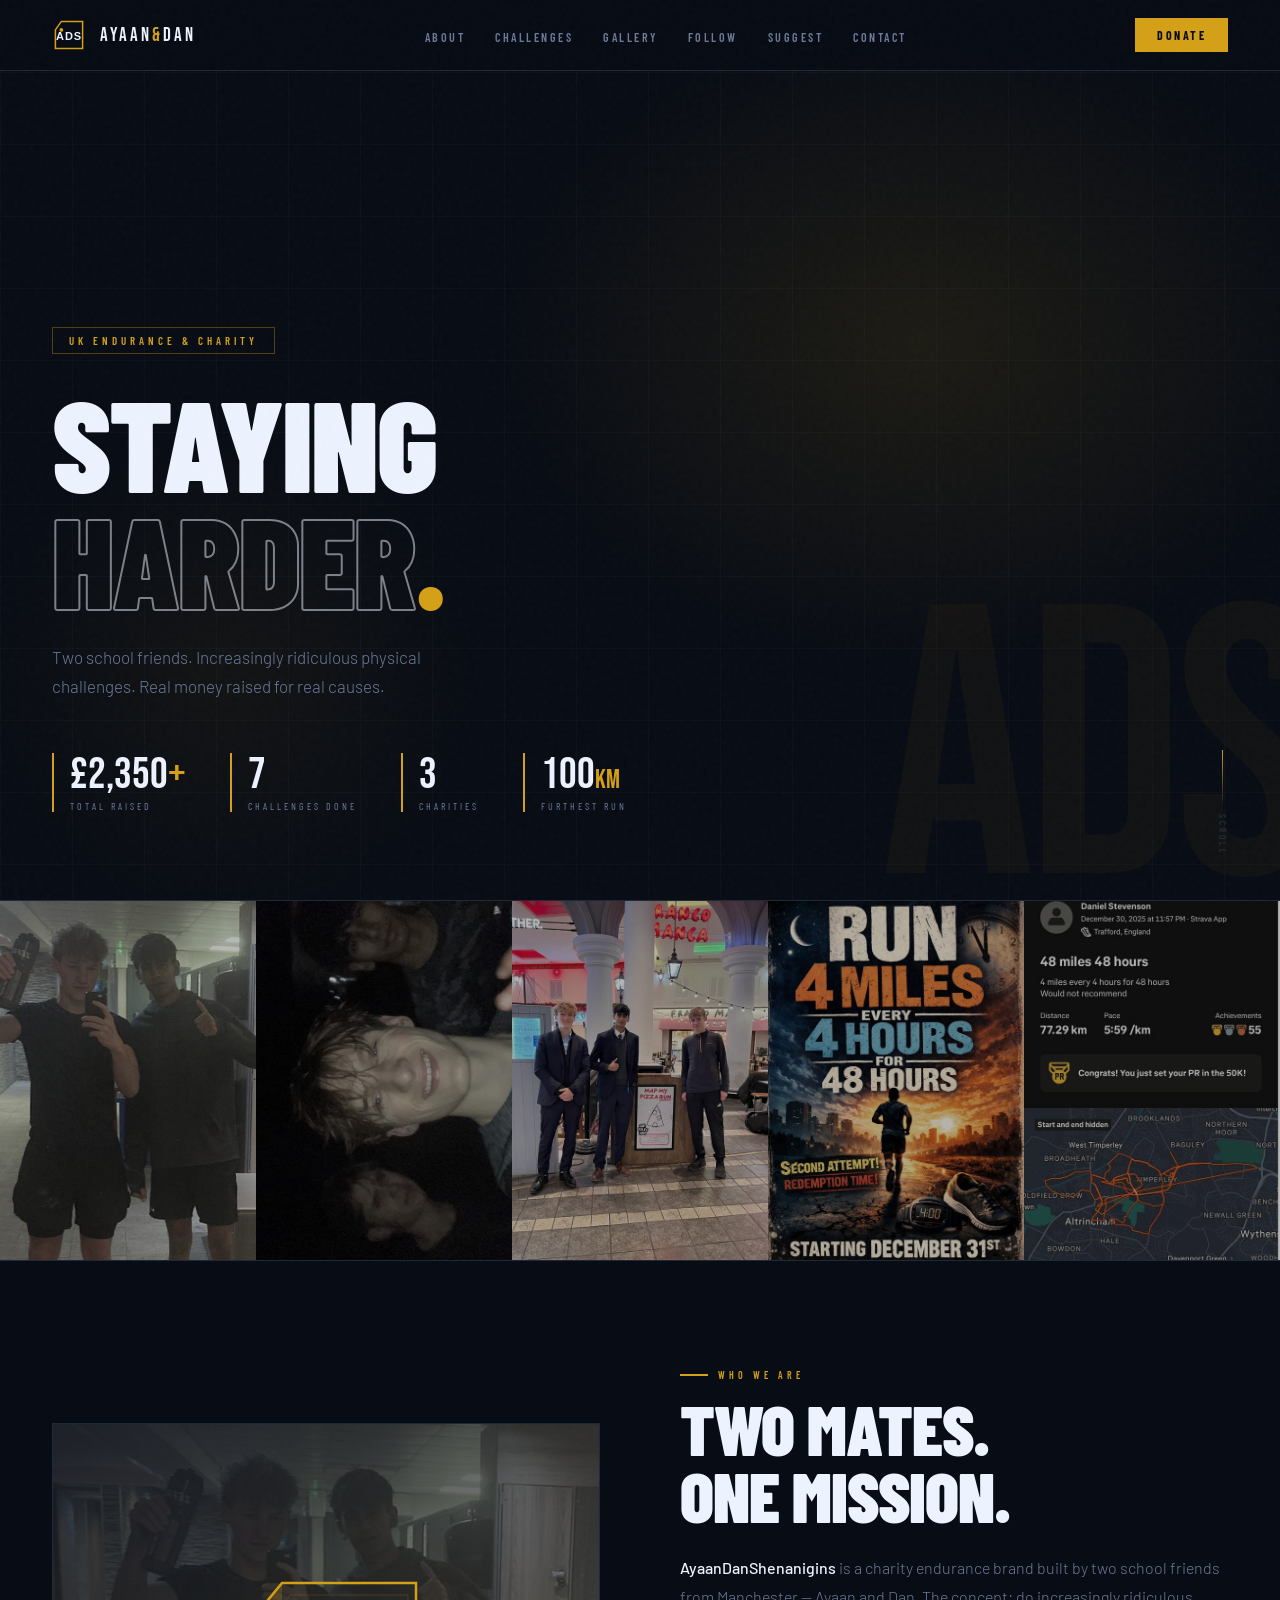
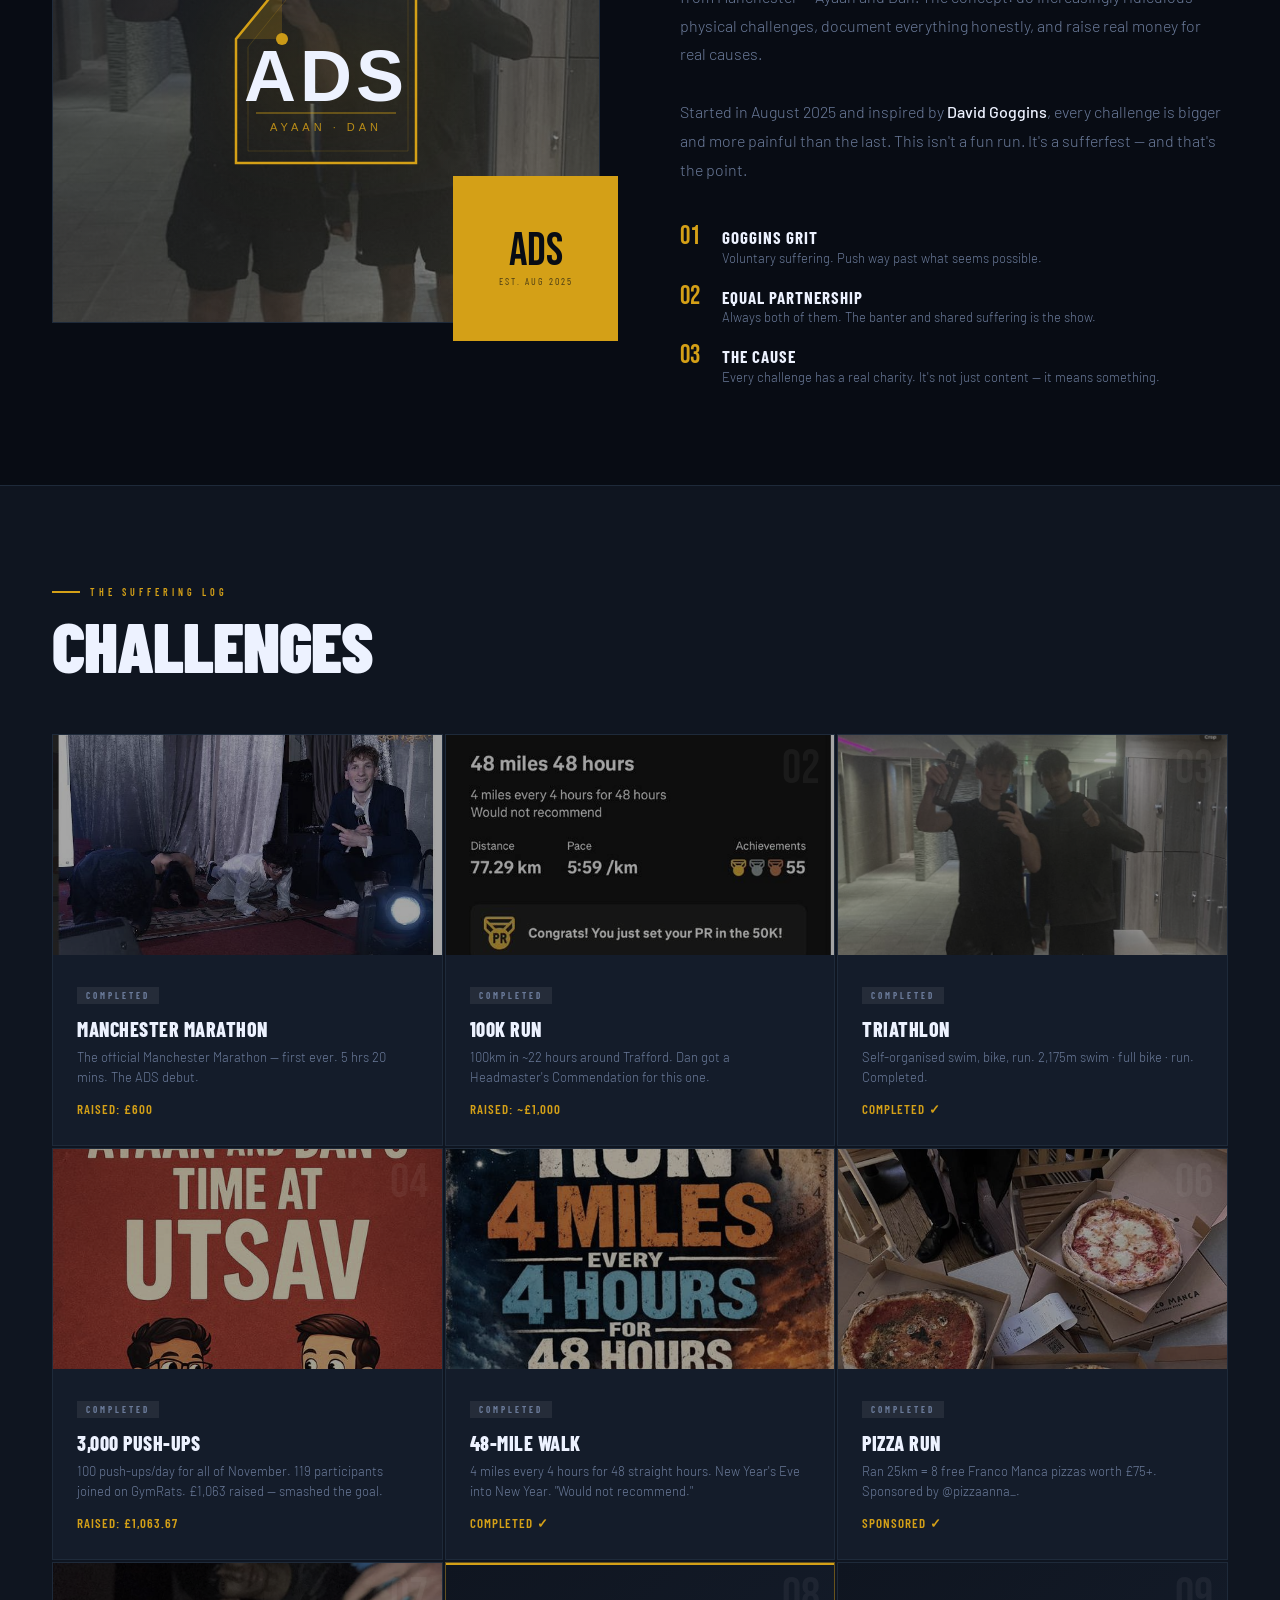
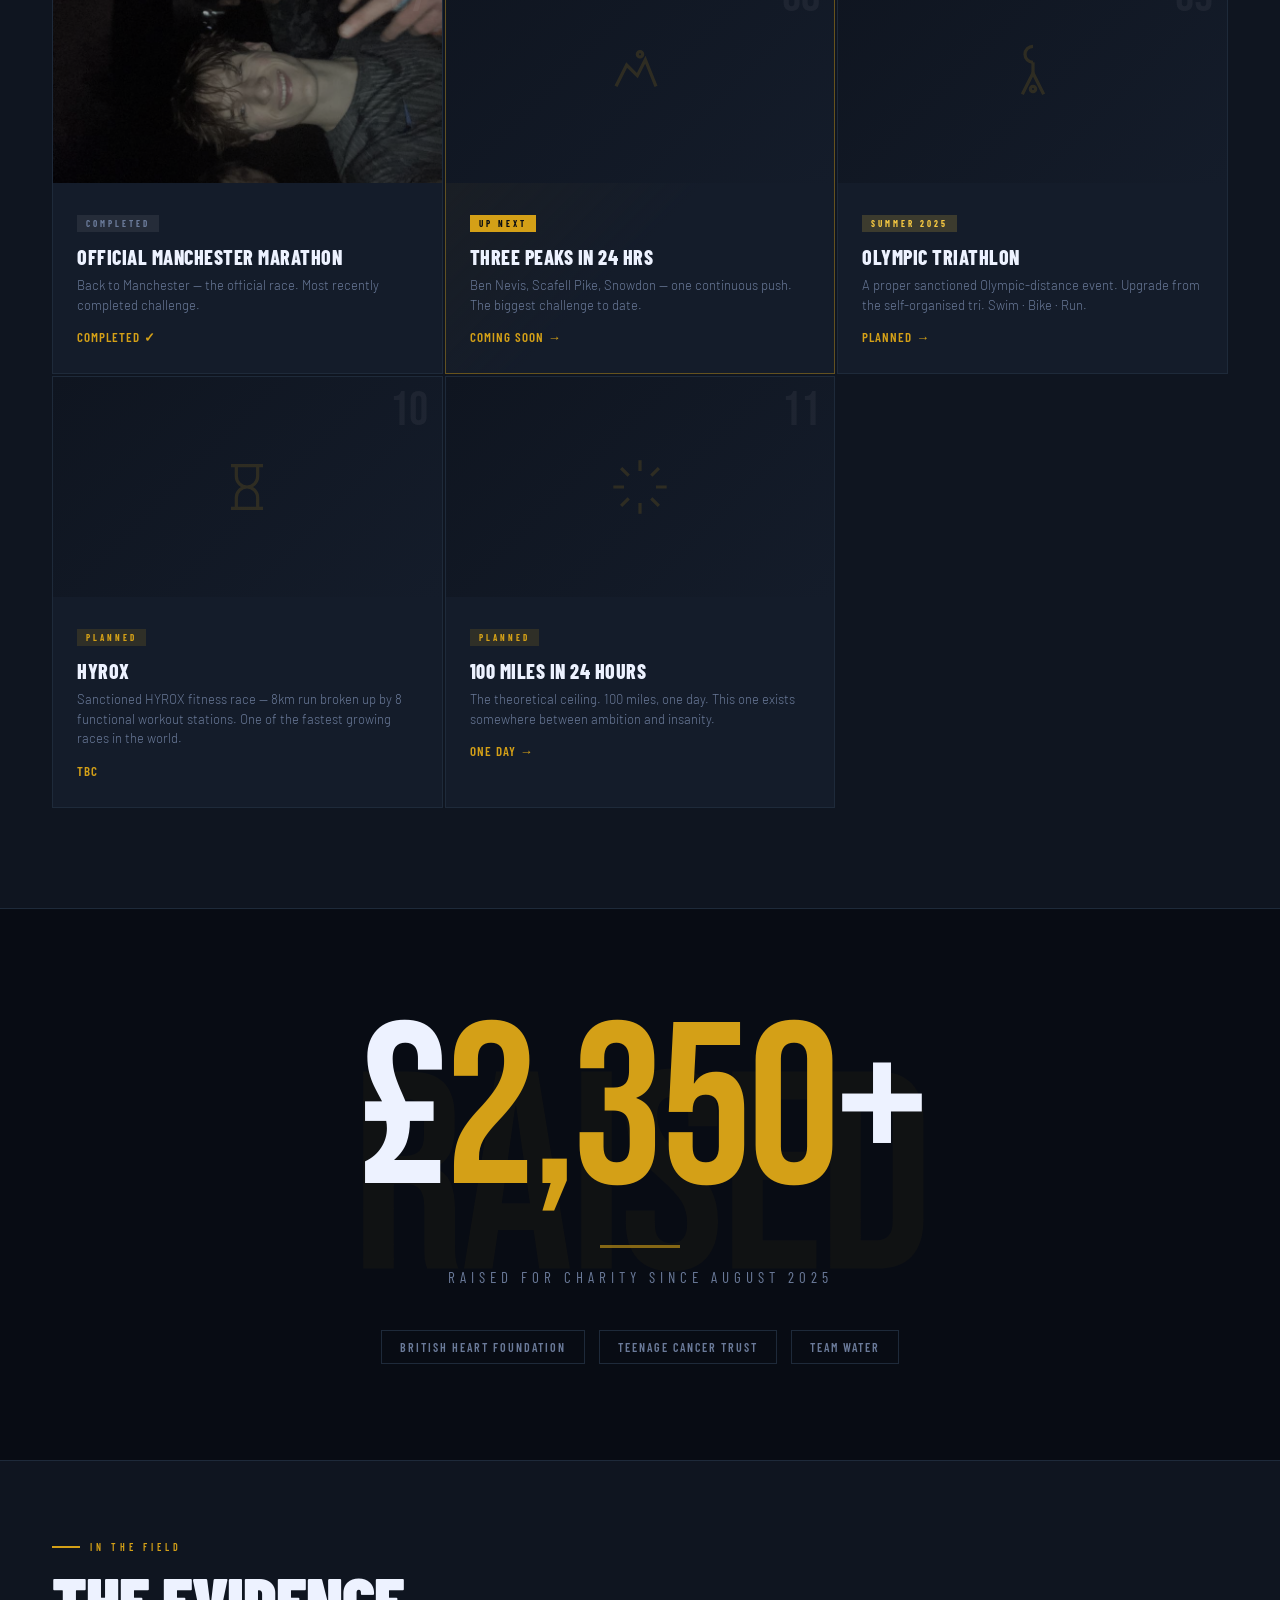
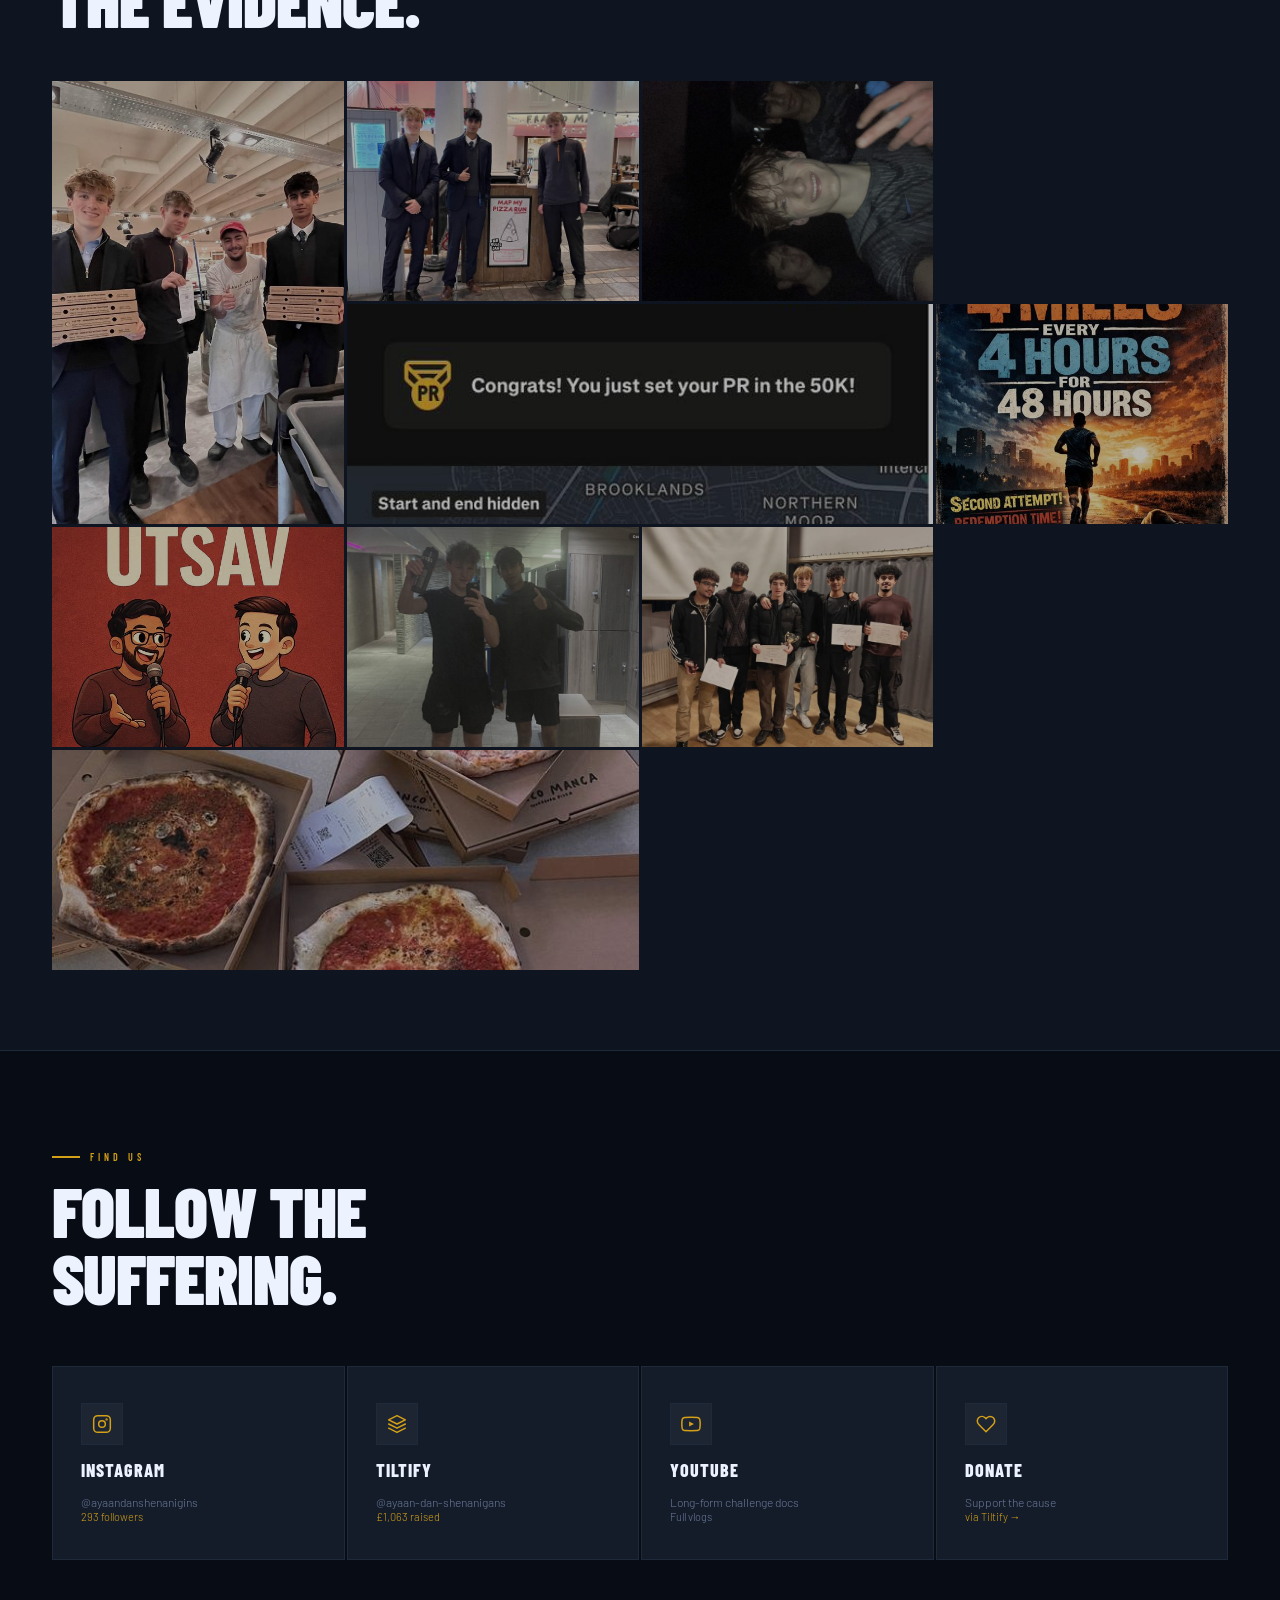
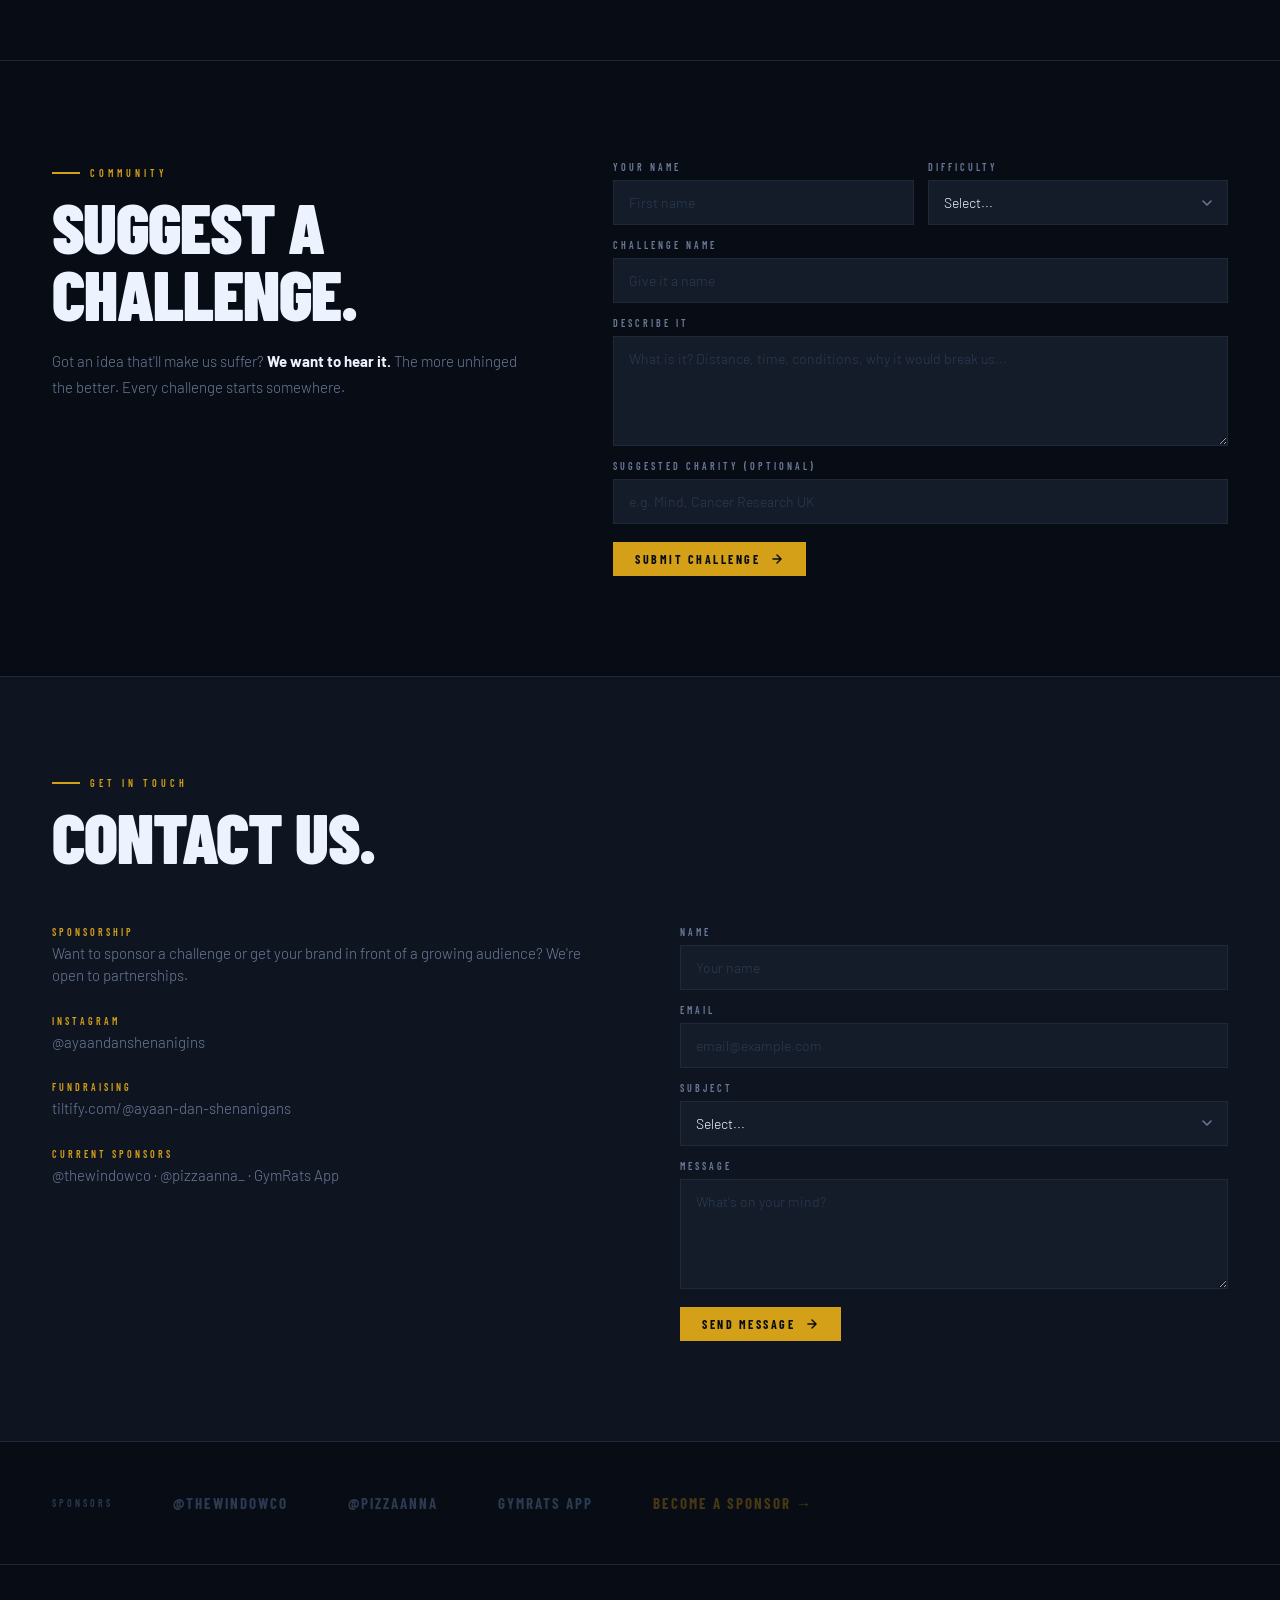
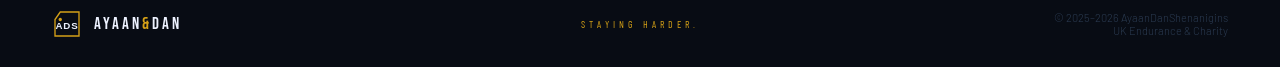
==== index 2.html @ 65476558 "Add files via upload" ====
<!DOCTYPE html>
<html lang="en">
<head>
<meta charset="UTF-8"/>
<meta name="viewport" content="width=device-width, initial-scale=1.0"/>
<title>ADS — Staying Harder.</title>
<link rel="preconnect" href="https://fonts.googleapis.com"/>
<link rel="preconnect" href="https://fonts.gstatic.com" crossorigin/>
<link href="https://fonts.googleapis.com/css2?family=Barlow+Condensed:wght@400;600;700;800;900&family=Barlow:wght@300;400;500;600&family=Bebas+Neue&display=swap" rel="stylesheet"/>
<style>
  :root {
    --gold:     #D4A017;
    --gold-hi:  #F5C842;
    --gold-dim: #A07C10;
    --bg:       #080C14;
    --surface:  #0F1520;
    --card:     #141C2A;
    --border:   #1E2A3A;
    --bhi:      #2E3E55;
    --white:    #EDF2FF;
    --muted:    #6A7A99;
    --faint:    #2A3A50;
  }
  *,*::before,*::after{box-sizing:border-box;margin:0;padding:0}
  html{scroll-behavior:smooth}
  body{background:var(--bg);color:var(--white);font-family:'Barlow',sans-serif;overflow-x:hidden}
  body::before{content:'';position:fixed;inset:0;background-image:url("data:image/svg+xml,%3Csvg viewBox='0 0 200 200' xmlns='http://www.w3.org/2000/svg'%3E%3Cfilter id='n'%3E%3CfeTurbulence type='fractalNoise' baseFrequency='0.85' numOctaves='4' stitchTiles='stitch'/%3E%3C/filter%3E%3Crect width='100%25' height='100%25' filter='url(%23n)' opacity='1'/%3E%3C/svg%3E");opacity:.025;pointer-events:none;z-index:9999}

  /* NAV */
  nav{position:fixed;top:0;left:0;right:0;z-index:200;display:flex;align-items:center;justify-content:space-between;padding:18px 52px;background:rgba(8,12,20,.9);backdrop-filter:blur(16px);border-bottom:1px solid var(--border);transition:padding .3s}
  nav.compact{padding:11px 52px}
  .nav-logo{display:flex;align-items:center;gap:14px;text-decoration:none}
  .nav-logo svg{width:34px;height:34px}
  .nav-wm{font-family:'Bebas Neue',sans-serif;font-size:19px;letter-spacing:3px;color:var(--white);line-height:1}
  .nav-wm em{color:var(--gold);font-style:normal}
  .nav-links{display:flex;gap:30px;list-style:none}
  .nav-links a{font-family:'Barlow Condensed',sans-serif;font-size:12px;font-weight:600;letter-spacing:2.5px;text-transform:uppercase;color:var(--muted);text-decoration:none;transition:color .2s}
  .nav-links a:hover{color:var(--gold)}
  .btn{display:inline-block;font-family:'Barlow Condensed',sans-serif;font-size:12px;font-weight:700;letter-spacing:2.5px;text-transform:uppercase;text-decoration:none;background:var(--gold);color:var(--bg);padding:10px 22px;border:none;cursor:pointer;transition:background .2s,transform .15s}
  .btn:hover{background:var(--gold-hi);transform:translateY(-2px)}

  /* HERO */
  #hero{min-height:100vh;display:flex;flex-direction:column;justify-content:flex-end;padding:0 52px 88px;position:relative;overflow:hidden}
  .hero-bg{position:absolute;inset:0;background:radial-gradient(ellipse 55% 60% at 72% 38%,rgba(212,160,23,.1) 0%,transparent 60%),radial-gradient(ellipse 35% 50% at 18% 75%,rgba(212,160,23,.05) 0%,transparent 55%),var(--bg)}
  .hero-grid{position:absolute;inset:0;background-image:linear-gradient(rgba(255,255,255,.018) 1px,transparent 1px),linear-gradient(90deg,rgba(255,255,255,.018) 1px,transparent 1px);background-size:72px 72px}
  .hero-ghost{position:absolute;right:-30px;bottom:-50px;font-family:'Bebas Neue',sans-serif;font-size:clamp(200px,30vw,440px);color:rgba(212,160,23,.04);line-height:1;pointer-events:none;letter-spacing:-8px;user-select:none}
  .hero-content{position:relative;z-index:1;max-width:820px}
  .hero-tag{font-family:'Barlow Condensed',sans-serif;font-size:11px;font-weight:600;letter-spacing:4px;text-transform:uppercase;color:var(--gold);border:1px solid rgba(212,160,23,.35);display:inline-block;padding:6px 16px;margin-bottom:30px;animation:fadeUp .5s ease both}
  .hero-title{font-family:'Barlow Condensed',sans-serif;font-size:clamp(66px,10vw,144px);font-weight:900;line-height:.92;text-transform:uppercase;letter-spacing:-2px;animation:fadeUp .55s .08s ease both}
  .hero-title .outline{-webkit-text-stroke:2px rgba(237,242,255,.5);color:transparent}
  .hero-title .gold{color:var(--gold)}
  .hero-sub{font-size:17px;font-weight:300;color:var(--muted);max-width:440px;line-height:1.7;margin-top:24px;animation:fadeUp .55s .16s ease both}
  .hero-stats{display:flex;gap:44px;margin-top:52px;flex-wrap:wrap;animation:fadeUp .55s .24s ease both}
  .stat{border-left:2px solid var(--gold);padding-left:16px}
  .stat-n{font-family:'Bebas Neue',sans-serif;font-size:44px;color:var(--white);line-height:1}
  .stat-n span{color:var(--gold)}
  .stat-l{font-family:'Barlow Condensed',sans-serif;font-size:10px;letter-spacing:3px;text-transform:uppercase;color:var(--muted);margin-top:3px}
  .hero-scroll{position:absolute;bottom:44px;right:52px;z-index:1;display:flex;flex-direction:column;align-items:center;gap:8px;animation:fadeUp 1s .6s ease both}
  .hero-scroll span{font-family:'Barlow Condensed',sans-serif;font-size:9px;letter-spacing:3px;text-transform:uppercase;color:var(--faint);writing-mode:vertical-rl}
  .scroll-line{width:1px;height:56px;background:linear-gradient(to bottom,var(--gold),transparent);animation:pulse 2s ease-in-out infinite}

  /* PHOTO STRIP */
  #photostrip{display:flex;gap:0;height:360px;overflow:hidden;border-top:1px solid var(--border)}
  .strip-img{flex:1;object-fit:cover;object-position:center 25%;filter:brightness(.72) saturate(.8);transition:flex .45s ease,filter .3s;cursor:pointer;min-width:0}
  .strip-img:hover{flex:2.8;filter:brightness(.92) saturate(1.1)}

  /* SECTIONS */
  section{padding:100px 52px}
  .sec-label{font-family:'Barlow Condensed',sans-serif;font-size:10px;font-weight:600;letter-spacing:4px;text-transform:uppercase;color:var(--gold);display:flex;align-items:center;gap:10px;margin-bottom:14px}
  .sec-label::before{content:'';display:block;width:28px;height:2px;background:var(--gold)}
  .sec-title{font-family:'Barlow Condensed',sans-serif;font-size:clamp(38px,5.5vw,70px);font-weight:900;text-transform:uppercase;line-height:.95;letter-spacing:-1px}

  /* ABOUT */
  #about{border-top:1px solid var(--border);display:grid;grid-template-columns:1fr 1fr;gap:80px;align-items:center}
  .about-visual{position:relative;height:500px}
  .about-frame{position:absolute;inset:0;background:var(--card);border:1px solid var(--border);display:flex;align-items:center;justify-content:center;overflow:hidden}
  .about-frame-img{width:100%;height:100%;object-fit:cover;opacity:.6;filter:saturate(.7)}
  .about-frame-overlay{position:absolute;inset:0;background:linear-gradient(135deg,rgba(8,12,20,.7) 0%,rgba(212,160,23,.08) 100%)}
  .about-logo-center{position:absolute;display:flex;align-items:center;justify-content:center}
  .about-logo-center svg{width:200px;height:200px;filter:drop-shadow(0 0 40px rgba(212,160,23,.3))}
  .about-accent{position:absolute;bottom:-18px;right:-18px;width:165px;height:165px;background:var(--gold);display:flex;flex-direction:column;align-items:center;justify-content:center;z-index:2}
  .about-accent .big{font-family:'Bebas Neue',sans-serif;font-size:46px;color:var(--bg);line-height:1}
  .about-accent .small{font-family:'Barlow Condensed',sans-serif;font-size:10px;letter-spacing:2px;text-transform:uppercase;color:rgba(8,12,20,.65);text-align:center;padding:0 10px;line-height:1.3}
  .about-body{font-size:16px;font-weight:300;color:var(--muted);line-height:1.8;margin-top:26px}
  .about-body strong{color:var(--white);font-weight:500}
  .pillars{margin-top:40px;display:flex;flex-direction:column;gap:18px}
  .pillar{display:flex;gap:16px;align-items:flex-start}
  .pillar-n{font-family:'Bebas Neue',sans-serif;font-size:26px;color:var(--gold);line-height:1;min-width:26px}
  .pillar-title{font-family:'Barlow Condensed',sans-serif;font-size:17px;font-weight:700;text-transform:uppercase;letter-spacing:1px;line-height:1.2;padding-top:3px}
  .pillar-desc{font-size:13px;color:var(--muted);font-weight:300;margin-top:2px}

  /* CHALLENGES */
  #challenges{background:var(--surface);border-top:1px solid var(--border)}
  .ch-grid{display:grid;grid-template-columns:repeat(3,1fr);gap:2px;margin-top:56px}
  .ch-card{background:var(--card);border:1px solid var(--border);padding:0;position:relative;overflow:hidden;transition:border-color .25s,transform .25s;display:flex;flex-direction:column}
  .ch-card::before{content:'';position:absolute;top:0;left:0;right:0;height:2px;background:var(--gold);transform:scaleX(0);transform-origin:left;transition:transform .3s ease;z-index:2}
  .ch-card:hover::before{transform:scaleX(1)}
  .ch-card:hover{border-color:rgba(212,160,23,.35);transform:translateY(-3px)}
  .ch-card.featured{border-color:rgba(212,160,23,.4);background:linear-gradient(135deg,rgba(212,160,23,.08) 0%,var(--card) 60%)}
  .ch-card.featured::before{transform:scaleX(1)}
  .ch-img{width:100%;height:220px;object-fit:cover;object-position:center 20%;filter:brightness(.65) saturate(.7);transition:filter .3s,transform .4s;transform:scale(1.0)}
  .ch-card:hover .ch-img{filter:brightness(.82) saturate(1);transform:scale(1.03)}
  .ch-img-placeholder{width:100%;height:220px;background:linear-gradient(135deg,var(--surface),var(--card));display:flex;align-items:center;justify-content:center}
  .ch-img-placeholder svg{opacity:.15}
  .ch-body{padding:28px 24px;flex:1}
  .ch-ghost{position:absolute;top:10px;right:14px;font-family:'Bebas Neue',sans-serif;font-size:48px;color:rgba(255,255,255,.05);line-height:1;pointer-events:none;z-index:1}
  .badge{font-family:'Barlow Condensed',sans-serif;font-size:9px;font-weight:700;letter-spacing:3px;text-transform:uppercase;padding:3px 9px;display:inline-block;margin-bottom:14px}
  .badge-done{background:rgba(255,255,255,.07);color:var(--muted)}
  .badge-next{background:var(--gold);color:var(--bg)}
  .badge-planned{background:rgba(212,160,23,.14);color:var(--gold)}
  .badge-summer{background:rgba(245,200,66,.18);color:var(--gold-hi)}
  .ch-name{font-family:'Barlow Condensed',sans-serif;font-size:20px;font-weight:800;text-transform:uppercase;letter-spacing:.5px;line-height:1.1;margin-bottom:8px}
  .ch-detail{font-size:13px;color:var(--muted);font-weight:300;line-height:1.5;margin-bottom:14px}
  .ch-raised{font-family:'Barlow Condensed',sans-serif;font-size:13px;font-weight:600;letter-spacing:1px;color:var(--gold);text-transform:uppercase}

  /* RAISED */
  #raised{border-top:1px solid var(--border);text-align:center;padding:100px 52px 96px;position:relative;overflow:hidden}
  #raised::before{content:'RAISED';position:absolute;font-family:'Bebas Neue',sans-serif;font-size:clamp(140px,22vw,340px);color:rgba(212,160,23,.035);top:50%;left:50%;transform:translate(-50%,-50%);white-space:nowrap;pointer-events:none;letter-spacing:-4px}
  .raised-amt{font-family:'Bebas Neue',sans-serif;font-size:clamp(100px,18vw,240px);line-height:.92;position:relative;letter-spacing:-4px}
  .raised-amt span{color:var(--gold)}
  .raised-divider{width:80px;height:3px;background:var(--gold);margin:24px auto 20px;opacity:.6}
  .raised-sub{font-family:'Barlow Condensed',sans-serif;font-size:15px;letter-spacing:5px;text-transform:uppercase;color:var(--muted);position:relative}
  .charities{display:flex;justify-content:center;gap:14px;margin-top:44px;flex-wrap:wrap}
  .charity{font-family:'Barlow Condensed',sans-serif;font-size:12px;font-weight:600;letter-spacing:2px;text-transform:uppercase;color:var(--muted);border:1px solid var(--border);padding:9px 18px;transition:border-color .2s,color .2s}
  .charity:hover{border-color:var(--gold);color:var(--gold)}

  /* GALLERY */
  #gallery{background:var(--surface);border-top:1px solid var(--border);padding:80px 52px}
  .gallery-grid{display:grid;grid-template-columns:repeat(4,1fr);grid-auto-rows:220px;gap:3px;margin-top:48px}
  .gallery-grid .g-tall{grid-row:span 2}
  .gallery-grid .g-wide{grid-column:span 2}
  .g-item{overflow:hidden;background:var(--card);position:relative;cursor:pointer}
  .g-item img{width:100%;height:100%;object-fit:cover;object-position:center center;filter:brightness(.72) saturate(.8);transition:transform .5s ease,filter .4s}
  .g-item:hover img{transform:scale(1.04);filter:brightness(.92) saturate(1.1)}
  .g-item .g-label{position:absolute;bottom:0;left:0;right:0;padding:12px 14px;background:linear-gradient(to top,rgba(8,12,20,.85),transparent);font-family:'Barlow Condensed',sans-serif;font-size:11px;font-weight:600;letter-spacing:2px;text-transform:uppercase;color:var(--gold);opacity:0;transition:opacity .3s;transform:translateY(4px);transition:opacity .3s,transform .3s}
  .g-item:hover .g-label{opacity:1;transform:translateY(0)}

  /* SOCIALS */
  #socials{border-top:1px solid var(--border)}
  .social-grid{display:grid;grid-template-columns:repeat(4,1fr);gap:2px;margin-top:56px}
  .social-card{background:var(--card);border:1px solid var(--border);padding:36px 28px;text-decoration:none;color:var(--white);display:flex;flex-direction:column;gap:14px;position:relative;overflow:hidden;transition:background .25s,border-color .25s,transform .25s}
  .social-card:hover{background:rgba(212,160,23,.07);border-color:rgba(212,160,23,.4);transform:translateY(-4px)}
  .social-icon{width:42px;height:42px;background:rgba(255,255,255,.04);border:1px solid var(--border);display:flex;align-items:center;justify-content:center}
  .social-icon svg{width:20px;height:20px}
  .social-name{font-family:'Barlow Condensed',sans-serif;font-size:18px;font-weight:800;text-transform:uppercase;letter-spacing:1px}
  .social-handle{font-size:12px;color:var(--muted);font-weight:300}
  .social-arrow{position:absolute;bottom:24px;right:24px;font-size:20px;color:var(--gold);opacity:0;transform:translateX(-6px);transition:opacity .2s,transform .2s}
  .social-card:hover .social-arrow{opacity:1;transform:translateX(0)}

  /* SUGGEST */
  #suggest{border-top:1px solid var(--border);display:grid;grid-template-columns:1fr 1.3fr;gap:88px;align-items:start}
  .suggest-body{font-size:15px;font-weight:300;color:var(--muted);line-height:1.75;margin-top:22px}
  .suggest-body strong{color:var(--white)}
  .form{display:flex;flex-direction:column;gap:14px}
  .form-row{display:grid;grid-template-columns:1fr 1fr;gap:14px}
  .field{display:flex;flex-direction:column;gap:7px}
  .field label{font-family:'Barlow Condensed',sans-serif;font-size:10px;font-weight:600;letter-spacing:3px;text-transform:uppercase;color:var(--muted)}
  .field input,.field select,.field textarea{background:var(--card);border:1px solid var(--border);color:var(--white);font-family:'Barlow',sans-serif;font-size:14px;font-weight:300;padding:13px 15px;outline:none;transition:border-color .2s;appearance:none;-webkit-appearance:none}
  .field input::placeholder,.field textarea::placeholder{color:var(--faint)}
  .field input:focus,.field select:focus,.field textarea:focus{border-color:var(--gold)}
  .field select{background-image:url("data:image/svg+xml,%3Csvg xmlns='http://www.w3.org/2000/svg' fill='none' viewBox='0 0 16 16'%3E%3Cpath stroke='%236A7A99' stroke-linecap='round' stroke-linejoin='round' stroke-width='1.5' d='m4 6 4 4 4-4'/%3E%3C/svg%3E");background-repeat:no-repeat;background-position:right 12px center;background-size:16px;padding-right:38px;cursor:pointer}
  .field select option{background:var(--card)}
  .field textarea{resize:vertical;min-height:110px}
  .success{display:none;background:rgba(212,160,23,.1);border:1px solid rgba(212,160,23,.35);color:var(--gold);font-family:'Barlow Condensed',sans-serif;font-size:12px;letter-spacing:2px;text-transform:uppercase;padding:14px 18px;margin-top:6px}

  /* CONTACT */
  #contact{background:var(--surface);border-top:1px solid var(--border)}
  .contact-grid{display:grid;grid-template-columns:1fr 1fr;gap:80px;margin-top:56px}
  .contact-info{display:flex;flex-direction:column;gap:28px}
  .ci-label{font-family:'Barlow Condensed',sans-serif;font-size:10px;font-weight:600;letter-spacing:3px;text-transform:uppercase;color:var(--gold);margin-bottom:4px}
  .ci-val{font-size:15px;font-weight:300;color:var(--muted);line-height:1.5}
  .ci-val a{color:var(--muted);text-decoration:none;transition:color .2s}
  .ci-val a:hover{color:var(--white)}

  /* SPONSORS */
  #sponsors{border-top:1px solid var(--border);padding:52px;display:flex;align-items:center;gap:60px;flex-wrap:wrap}
  .sp-lbl{font-family:'Barlow Condensed',sans-serif;font-size:10px;font-weight:600;letter-spacing:3px;text-transform:uppercase;color:var(--faint);white-space:nowrap}
  .sp-link{font-family:'Barlow Condensed',sans-serif;font-size:15px;font-weight:700;letter-spacing:2px;text-transform:uppercase;color:var(--faint);text-decoration:none;transition:color .2s}
  .sp-link:hover{color:var(--white)}
  .sp-cta{color:rgba(212,160,23,.3)!important;cursor:default}

  /* FOOTER */
  footer{border-top:1px solid var(--border);padding:44px 52px 28px;display:grid;grid-template-columns:1fr auto 1fr;align-items:center;gap:20px}
  .footer-logo{display:flex;align-items:center;gap:12px}
  .footer-logo svg{width:30px;height:30px}
  .footer-wm{font-family:'Bebas Neue',sans-serif;font-size:17px;letter-spacing:3px;color:var(--white)}
  .footer-wm em{color:var(--gold);font-style:normal}
  .footer-tag{font-family:'Barlow Condensed',sans-serif;font-size:10px;letter-spacing:4px;text-transform:uppercase;color:var(--gold);text-align:center}
  .footer-copy{font-size:11px;color:var(--faint);font-weight:300;text-align:right}

  /* LIGHTBOX */
  #lb{display:none;position:fixed;inset:0;background:rgba(8,12,20,.95);z-index:1000;align-items:center;justify-content:center;cursor:zoom-out}
  #lb.open{display:flex}
  #lb img{max-width:90vw;max-height:90vh;object-fit:contain;border:1px solid var(--border)}
  #lb-close{position:absolute;top:24px;right:32px;font-family:'Bebas Neue',sans-serif;font-size:28px;color:var(--gold);cursor:pointer;letter-spacing:2px}

  /* ANIMS */
  @keyframes fadeUp{from{opacity:0;transform:translateY(22px)}to{opacity:1;transform:translateY(0)}}
  @keyframes pulse{0%,100%{opacity:1;transform:scaleY(1)}50%{opacity:.3;transform:scaleY(.55)}}
  .reveal{opacity:0;transform:translateY(28px);transition:opacity .6s ease,transform .6s ease}
  .reveal.visible{opacity:1;transform:translateY(0)}

  @media(max-width:960px){
    nav{padding:14px 24px}
    .nav-links{display:none}
    section{padding:72px 24px}
    #hero{padding:0 24px 64px}
    #about{grid-template-columns:1fr;gap:48px}
    .about-visual{height:280px}
    .about-logo-center svg{width:140px;height:140px}
    .about-accent{width:120px;height:120px;bottom:-10px;right:-10px}
    .about-accent .big{font-size:32px}
    .ch-grid{grid-template-columns:1fr}
    .social-grid{grid-template-columns:1fr 1fr}
    #suggest{grid-template-columns:1fr;gap:48px}
    .contact-grid{grid-template-columns:1fr;gap:48px}
    .form-row{grid-template-columns:1fr}
    #photostrip{height:200px}
    .gallery-grid{grid-template-columns:1fr 1fr;grid-auto-rows:160px}
    .g-wide{grid-column:span 1}
    #sponsors{gap:24px;padding:40px 24px}
    footer{grid-template-columns:1fr;text-align:center}
    .footer-copy{text-align:center}
    .hero-stats{gap:20px}
  }
</style>
</head>
<body>

<!-- LIGHTBOX -->
<div id="lb" onclick="closeLB()">
  <div id="lb-close">✕ CLOSE</div>
  <img id="lb-img" src="" alt=""/>
</div>

<!-- NAV -->
<nav id="nav">
  <a href="#" class="nav-logo">
    <svg viewBox="0 0 40 40" fill="none" xmlns="http://www.w3.org/2000/svg">
      <polygon points="11,4 36,4 36,36 4,36 4,14" fill="none" stroke="#D4A017" stroke-width="1.8"/>
      <circle cx="11" cy="14" r="2.2" fill="#D4A017"/>
      <text x="20" y="26" font-family="Arial Black,Impact,sans-serif" font-size="13" font-weight="900" fill="#EDF2FF" text-anchor="middle" letter-spacing="1">ADS</text>
    </svg>
    <div class="nav-wm">AYAAN<em>&</em>DAN</div>
  </a>
  <ul class="nav-links">
    <li><a href="#about">About</a></li>
    <li><a href="#challenges">Challenges</a></li>
    <li><a href="#gallery">Gallery</a></li>
    <li><a href="#socials">Follow</a></li>
    <li><a href="#suggest">Suggest</a></li>
    <li><a href="#contact">Contact</a></li>
  </ul>
  <a href="https://tiltify.com/@ayaan-dan-shenanigans" target="_blank" class="btn">Donate</a>
</nav>

<!-- HERO -->
<section id="hero">
  <div class="hero-bg"></div>
  <div class="hero-grid"></div>
  <div class="hero-ghost">ADS</div>
  <div class="hero-content">
    <div class="hero-tag">UK Endurance &amp; Charity</div>
    <h1 class="hero-title">Staying<br><span class="outline">Harder</span><span class="gold">.</span></h1>
    <p class="hero-sub">Two school friends. Increasingly ridiculous physical challenges. Real money raised for real causes.</p>
    <div class="hero-stats">
      <div class="stat"><div class="stat-n">£2,350<span>+</span></div><div class="stat-l">Total Raised</div></div>
      <div class="stat"><div class="stat-n">7</div><div class="stat-l">Challenges Done</div></div>
      <div class="stat"><div class="stat-n">3</div><div class="stat-l">Charities</div></div>
      <div class="stat"><div class="stat-n">100<span style="font-size:26px">km</span></div><div class="stat-l">Furthest Run</div></div>
    </div>
  </div>
  <div class="hero-scroll"><div class="scroll-line"></div><span>Scroll</span></div>
</section>

<!-- PHOTO STRIP -->
<div id="photostrip">
  <img class="strip-img" src="[data-uri]" alt="Ayaan and Dan" onclick="openLB(this.src)"/>
  <img class="strip-img" src="[data-uri]" alt="Night challenge" onclick="openLB(this.src)"/>
  <img class="strip-img" src="[data-uri]" alt="Pizza Run — Franco Manca" onclick="openLB(this.src)"/>
  <img class="strip-img" src="[data-uri]" alt="48 Mile challenge poster" onclick="openLB(this.src)"/>
  <img class="strip-img" src="[data-uri]" alt="Strava 48 miles" onclick="openLB(this.src)"/>
</div>

<!-- ABOUT -->
<section id="about">
  <div class="about-visual reveal">
    <div class="about-frame">
      <img class="about-frame-img" src="[data-uri]" alt="Ayaan and Dan"/>
      <div class="about-frame-overlay"></div>
      <div class="about-logo-center">
        <svg viewBox="0 0 200 200" fill="none" xmlns="http://www.w3.org/2000/svg">
          <polygon points="56,10 190,10 190,190 10,190 10,66" fill="none" stroke="#D4A017" stroke-width="2.5"/>
          <polygon points="10,66 56,10 56,66" fill="#D4A017" opacity="0.2"/>
          <circle cx="56" cy="66" r="6" fill="#D4A017" opacity="0.95"/>
          <polygon points="64,22 182,22 182,178 22,178 22,74" fill="none" stroke="#D4A017" stroke-width="0.75" opacity="0.25"/>
          <text x="100" y="128" font-family="Arial Black,Impact,sans-serif" font-size="72" font-weight="900" fill="#EDF2FF" text-anchor="middle" letter-spacing="4">ADS</text>
          <line x1="30" y1="140" x2="170" y2="140" stroke="#D4A017" stroke-width="1.5" opacity="0.5"/>
          <text x="100" y="158" font-family="Arial,sans-serif" font-size="11" fill="#D4A017" text-anchor="middle" letter-spacing="4" opacity="0.85">AYAAN · DAN</text>
        </svg>
      </div>
    </div>
    <div class="about-accent"><div class="big">ADS</div><div class="small">Est. Aug 2025</div></div>
  </div>
  <div class="reveal" style="padding-top:8px">
    <div class="sec-label">Who We Are</div>
    <h2 class="sec-title">Two mates.<br>One mission.</h2>
    <p class="about-body"><strong>AyaanDanShenanigins</strong> is a charity endurance brand built by two school friends from Manchester — Ayaan and Dan. The concept: do increasingly ridiculous physical challenges, document everything honestly, and raise real money for real causes.<br><br>Started in August 2025 and inspired by <strong>David Goggins</strong>, every challenge is bigger and more painful than the last. This isn't a fun run. It's a sufferfest — and that's the point.</p>
    <div class="pillars">
      <div class="pillar"><div class="pillar-n">01</div><div><div class="pillar-title">Goggins Grit</div><div class="pillar-desc">Voluntary suffering. Push way past what seems possible.</div></div></div>
      <div class="pillar"><div class="pillar-n">02</div><div><div class="pillar-title">Equal Partnership</div><div class="pillar-desc">Always both of them. The banter and shared suffering is the show.</div></div></div>
      <div class="pillar"><div class="pillar-n">03</div><div><div class="pillar-title">The Cause</div><div class="pillar-desc">Every challenge has a real charity. It's not just content — it means something.</div></div></div>
    </div>
  </div>
</section>

<!-- CHALLENGES -->
<section id="challenges">
  <div class="reveal"><div class="sec-label">The Suffering Log</div><h2 class="sec-title">Challenges</h2></div>
  <div class="ch-grid">

    <div class="ch-card reveal">
      <div class="ch-ghost">01</div>
      <img class="ch-img" src="[data-uri]" alt="Manchester Marathon"/>
      <div class="ch-body">
        <span class="badge badge-done">Completed</span>
        <div class="ch-name">Manchester Marathon</div>
        <div class="ch-detail">The official Manchester Marathon — first ever. 5 hrs 20 mins. The ADS debut.</div>
        <div class="ch-raised">Raised: £600</div>
      </div>
    </div>

    <div class="ch-card reveal">
      <div class="ch-ghost">02</div>
      <img class="ch-img" src="[data-uri]" alt="100K Run"/>
      <div class="ch-body">
        <span class="badge badge-done">Completed</span>
        <div class="ch-name">100K Run</div>
        <div class="ch-detail">100km in ~22 hours around Trafford. Dan got a Headmaster's Commendation for this one.</div>
        <div class="ch-raised">Raised: ~£1,000</div>
      </div>
    </div>

    <div class="ch-card reveal">
      <div class="ch-ghost">03</div>
      <img class="ch-img" src="[data-uri]" alt="Triathlon"/>
      <div class="ch-body">
        <span class="badge badge-done">Completed</span>
        <div class="ch-name">Triathlon</div>
        <div class="ch-detail">Self-organised swim, bike, run. 2,175m swim · full bike · run. Completed.</div>
        <div class="ch-raised">Completed ✓</div>
      </div>
    </div>

    <div class="ch-card reveal">
      <div class="ch-ghost">04</div>
      <img class="ch-img" src="[data-uri]" alt="3000 Push-Ups"/>
      <div class="ch-body">
        <span class="badge badge-done">Completed</span>
        <div class="ch-name">3,000 Push-Ups</div>
        <div class="ch-detail">100 push-ups/day for all of November. 119 participants joined on GymRats. £1,063 raised — smashed the goal.</div>
        <div class="ch-raised">Raised: £1,063.67</div>
      </div>
    </div>

    <div class="ch-card reveal">
      <div class="ch-ghost">05</div>
      <img class="ch-img" src="[data-uri]" alt="48 Mile Walk"/>
      <div class="ch-body">
        <span class="badge badge-done">Completed</span>
        <div class="ch-name">48-Mile Walk</div>
        <div class="ch-detail">4 miles every 4 hours for 48 straight hours. New Year's Eve into New Year. "Would not recommend."</div>
        <div class="ch-raised">Completed ✓</div>
      </div>
    </div>

    <div class="ch-card reveal">
      <div class="ch-ghost">06</div>
      <img class="ch-img" src="[data-uri]" alt="Pizza Run"/>
      <div class="ch-body">
        <span class="badge badge-done">Completed</span>
        <div class="ch-name">Pizza Run</div>
        <div class="ch-detail">Ran 25km = 8 free Franco Manca pizzas worth £75+. Sponsored by @pizzaanna_.</div>
        <div class="ch-raised">Sponsored ✓</div>
      </div>
    </div>

    <div class="ch-card reveal">
      <div class="ch-ghost">07</div>
      <img class="ch-img" src="[data-uri]" alt="Official Manchester Marathon"/>
      <div class="ch-body">
        <span class="badge badge-done">Completed</span>
        <div class="ch-name">Official Manchester Marathon</div>
        <div class="ch-detail">Back to Manchester — the official race. Most recently completed challenge.</div>
        <div class="ch-raised">Completed ✓</div>
      </div>
    </div>

    <div class="ch-card featured reveal">
      <div class="ch-ghost">08</div>
      <div class="ch-img-placeholder"><svg width="64" height="64" viewBox="0 0 24 24" fill="none" stroke="#D4A017" stroke-width="1.2"><path d="M3 17l4-8 4 4 3-6 4 10"/><circle cx="12" cy="5" r="1"/></svg></div>
      <div class="ch-body">
        <span class="badge badge-next">Up Next</span>
        <div class="ch-name">Three Peaks in 24 Hrs</div>
        <div class="ch-detail">Ben Nevis, Scafell Pike, Snowdon — one continuous push. The biggest challenge to date.</div>
        <div class="ch-raised">Coming Soon →</div>
      </div>
    </div>

    <div class="ch-card reveal">
      <div class="ch-ghost">09</div>
      <div class="ch-img-placeholder"><svg width="64" height="64" viewBox="0 0 24 24" fill="none" stroke="#D4A017" stroke-width="1.2"><path d="M12 2a3 3 0 1 0 0 6"/><path d="M12 8v4"/><path d="M8 20l4-8 4 8"/><circle cx="12" cy="18" r="1"/></svg></div>
      <div class="ch-body">
        <span class="badge badge-summer">Summer 2025</span>
        <div class="ch-name">Olympic Triathlon</div>
        <div class="ch-detail">A proper sanctioned Olympic-distance event. Upgrade from the self-organised tri. Swim · Bike · Run.</div>
        <div class="ch-raised">Planned →</div>
      </div>
    </div>

    <div class="ch-card reveal">
      <div class="ch-ghost">10</div>
      <div class="ch-img-placeholder"><svg width="64" height="64" viewBox="0 0 24 24" fill="none" stroke="#D4A017" stroke-width="1.2"><path d="M6 4h12M6 20h12M8 4v4a4 4 0 0 0 8 0V4M8 20v-4a4 4 0 0 1 8 0v4"/></svg></div>
      <div class="ch-body">
        <span class="badge badge-planned">Planned</span>
        <div class="ch-name">HYROX</div>
        <div class="ch-detail">Sanctioned HYROX fitness race — 8km run broken up by 8 functional workout stations. One of the fastest growing races in the world.</div>
        <div class="ch-raised">TBC</div>
      </div>
    </div>

    <div class="ch-card reveal">
      <div class="ch-ghost">11</div>
      <div class="ch-img-placeholder"><svg width="64" height="64" viewBox="0 0 24 24" fill="none" stroke="#D4A017" stroke-width="1.2"><path d="M12 2v4M12 18v4M4.93 4.93l2.83 2.83M16.24 16.24l2.83 2.83M2 12h4M18 12h4M4.93 19.07l2.83-2.83M16.24 7.76l2.83-2.83"/></svg></div>
      <div class="ch-body">
        <span class="badge badge-planned">Planned</span>
        <div class="ch-name">100 Miles in 24 Hours</div>
        <div class="ch-detail">The theoretical ceiling. 100 miles, one day. This one exists somewhere between ambition and insanity.</div>
        <div class="ch-raised">One Day →</div>
      </div>
    </div>

  </div>
</section>

<!-- RAISED -->
<section id="raised" class="reveal">
  <div class="raised-amt">£<span>2,350</span>+</div>
  <div class="raised-divider"></div>
  <div class="raised-sub">raised for charity since August 2025</div>
  <div class="charities">
    <span class="charity">British Heart Foundation</span>
    <span class="charity">Teenage Cancer Trust</span>
    <span class="charity">Team Water</span>
  </div>
</section>

<!-- GALLERY -->
<section id="gallery">
  <div class="reveal"><div class="sec-label">In The Field</div><h2 class="sec-title">The evidence.</h2></div>
  <div class="gallery-grid">
    <div class="g-item g-tall reveal" onclick="openLB(this.querySelector('img').src)">
      <img src="[data-uri]" alt="Pizza Run — collecting the goods"/>
      <div class="g-label">Pizza Run Payoff</div>
    </div>
    <div class="g-item reveal" onclick="openLB(this.querySelector('img').src)">
      <img src="[data-uri]" alt="Franco Manca"/>
      <div class="g-label">Franco Manca · Pizza Run</div>
    </div>
    <div class="g-item reveal" onclick="openLB(this.querySelector('img').src)">
      <img src="[data-uri]" alt="Mid challenge"/>
      <div class="g-label">Somewhere in the suffering</div>
    </div>
    <div class="g-item g-wide reveal" onclick="openLB(this.querySelector('img').src)">
      <img src="[data-uri]" alt="Strava — 48 miles 48 hours"/>
      <div class="g-label">48 Miles · 48 Hours · Strava</div>
    </div>
    <div class="g-item reveal" onclick="openLB(this.querySelector('img').src)">
      <img src="[data-uri]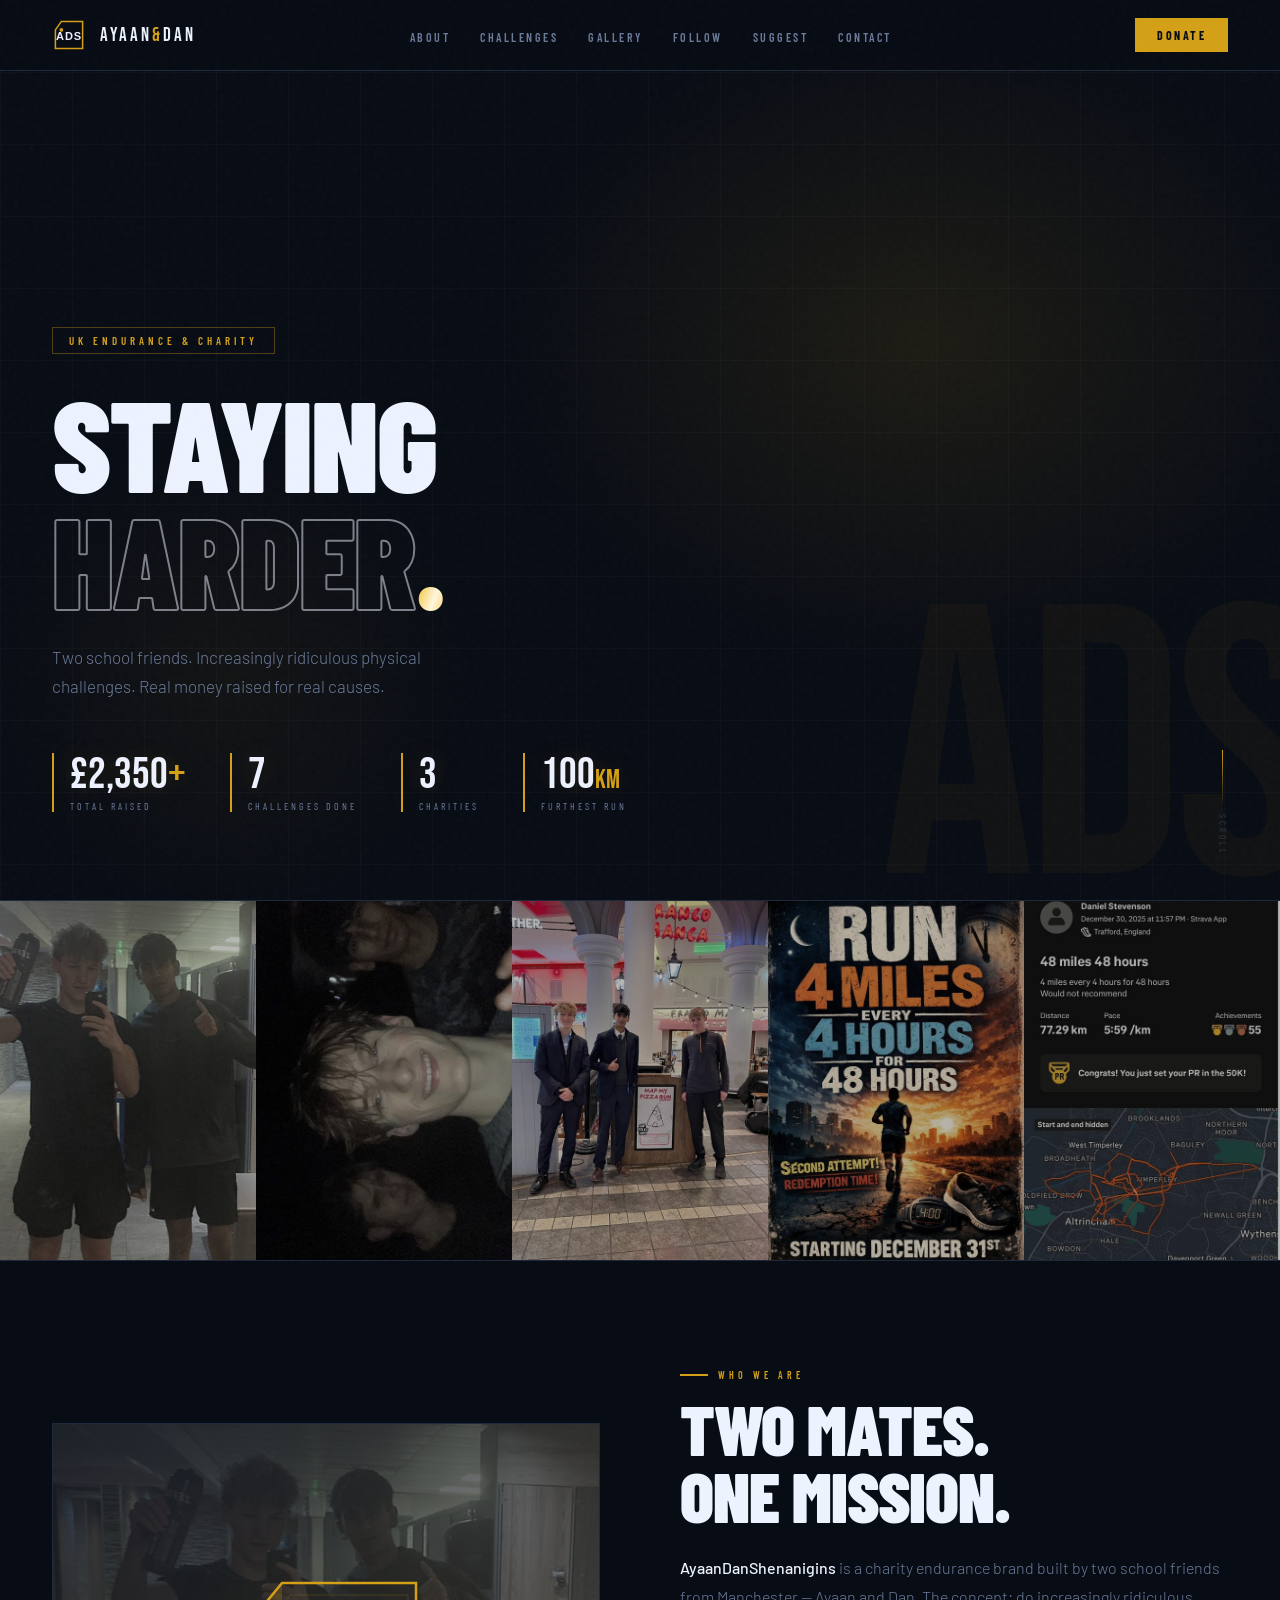
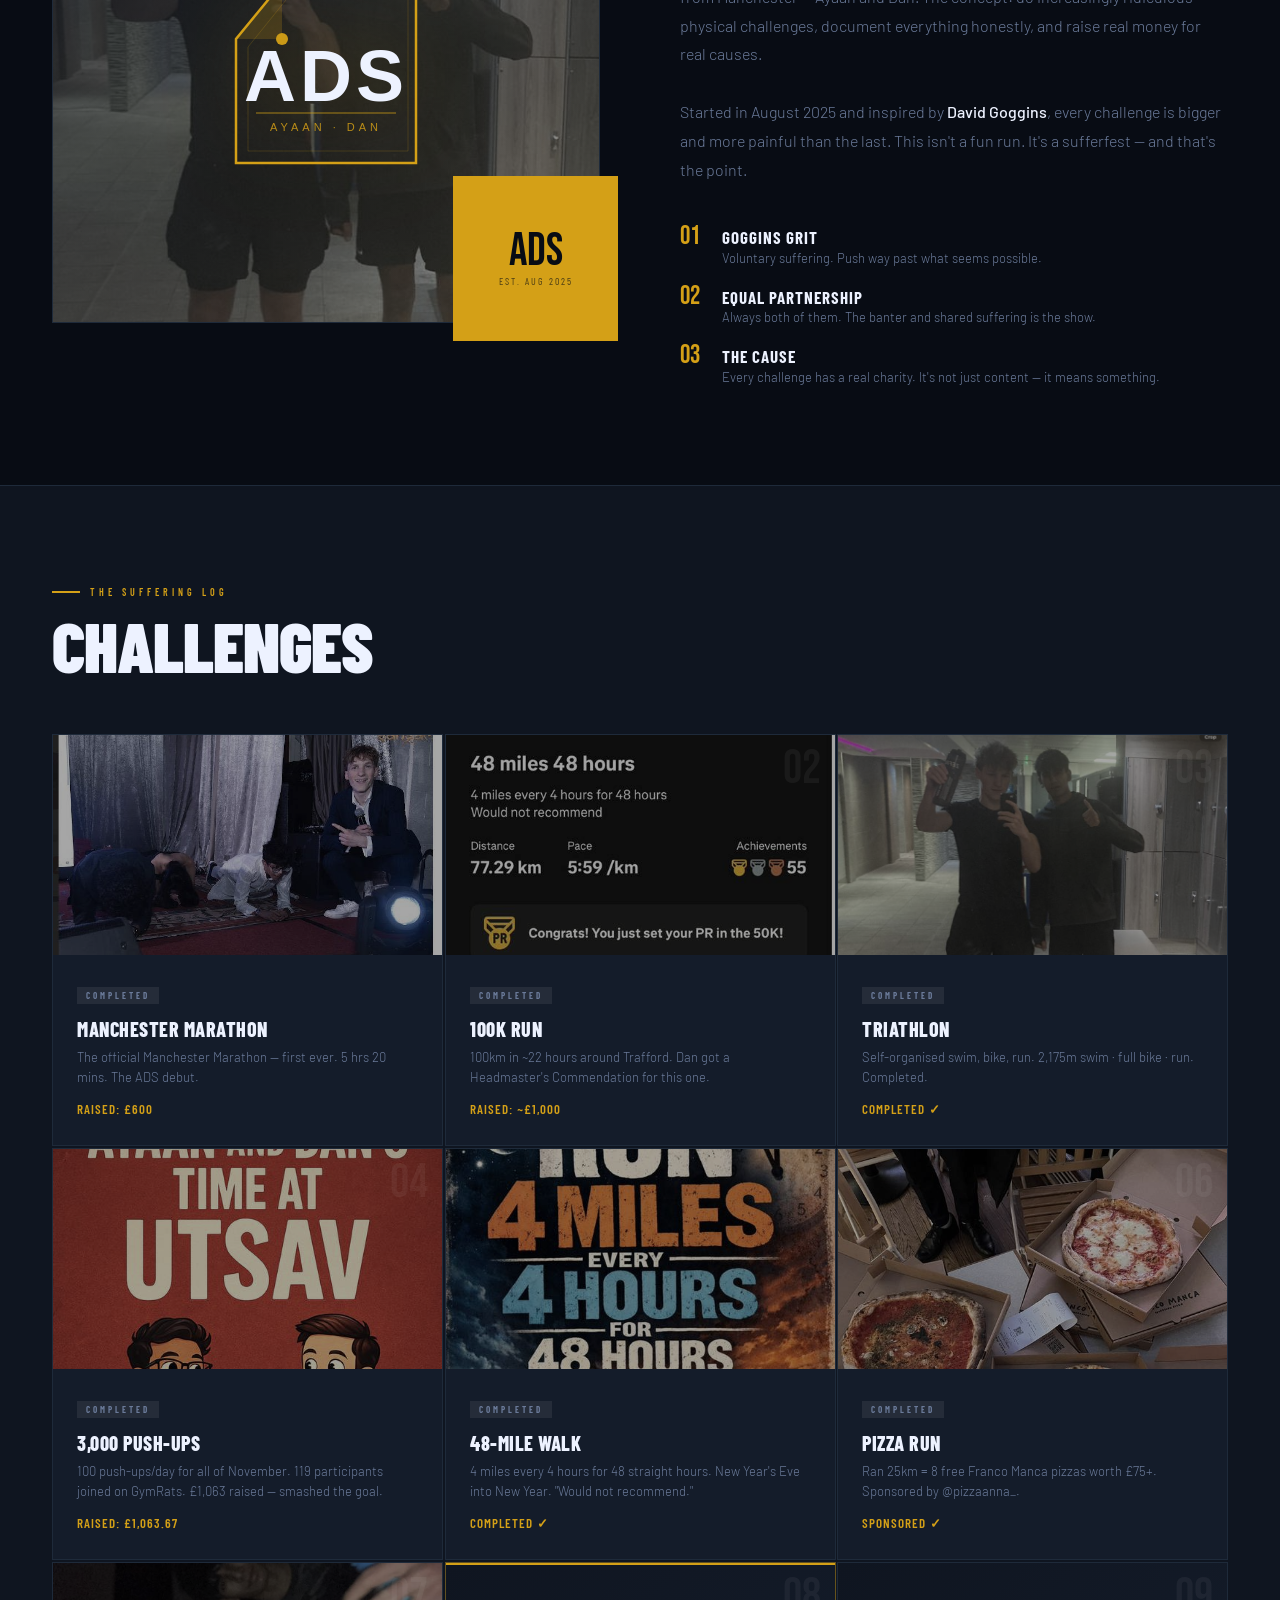
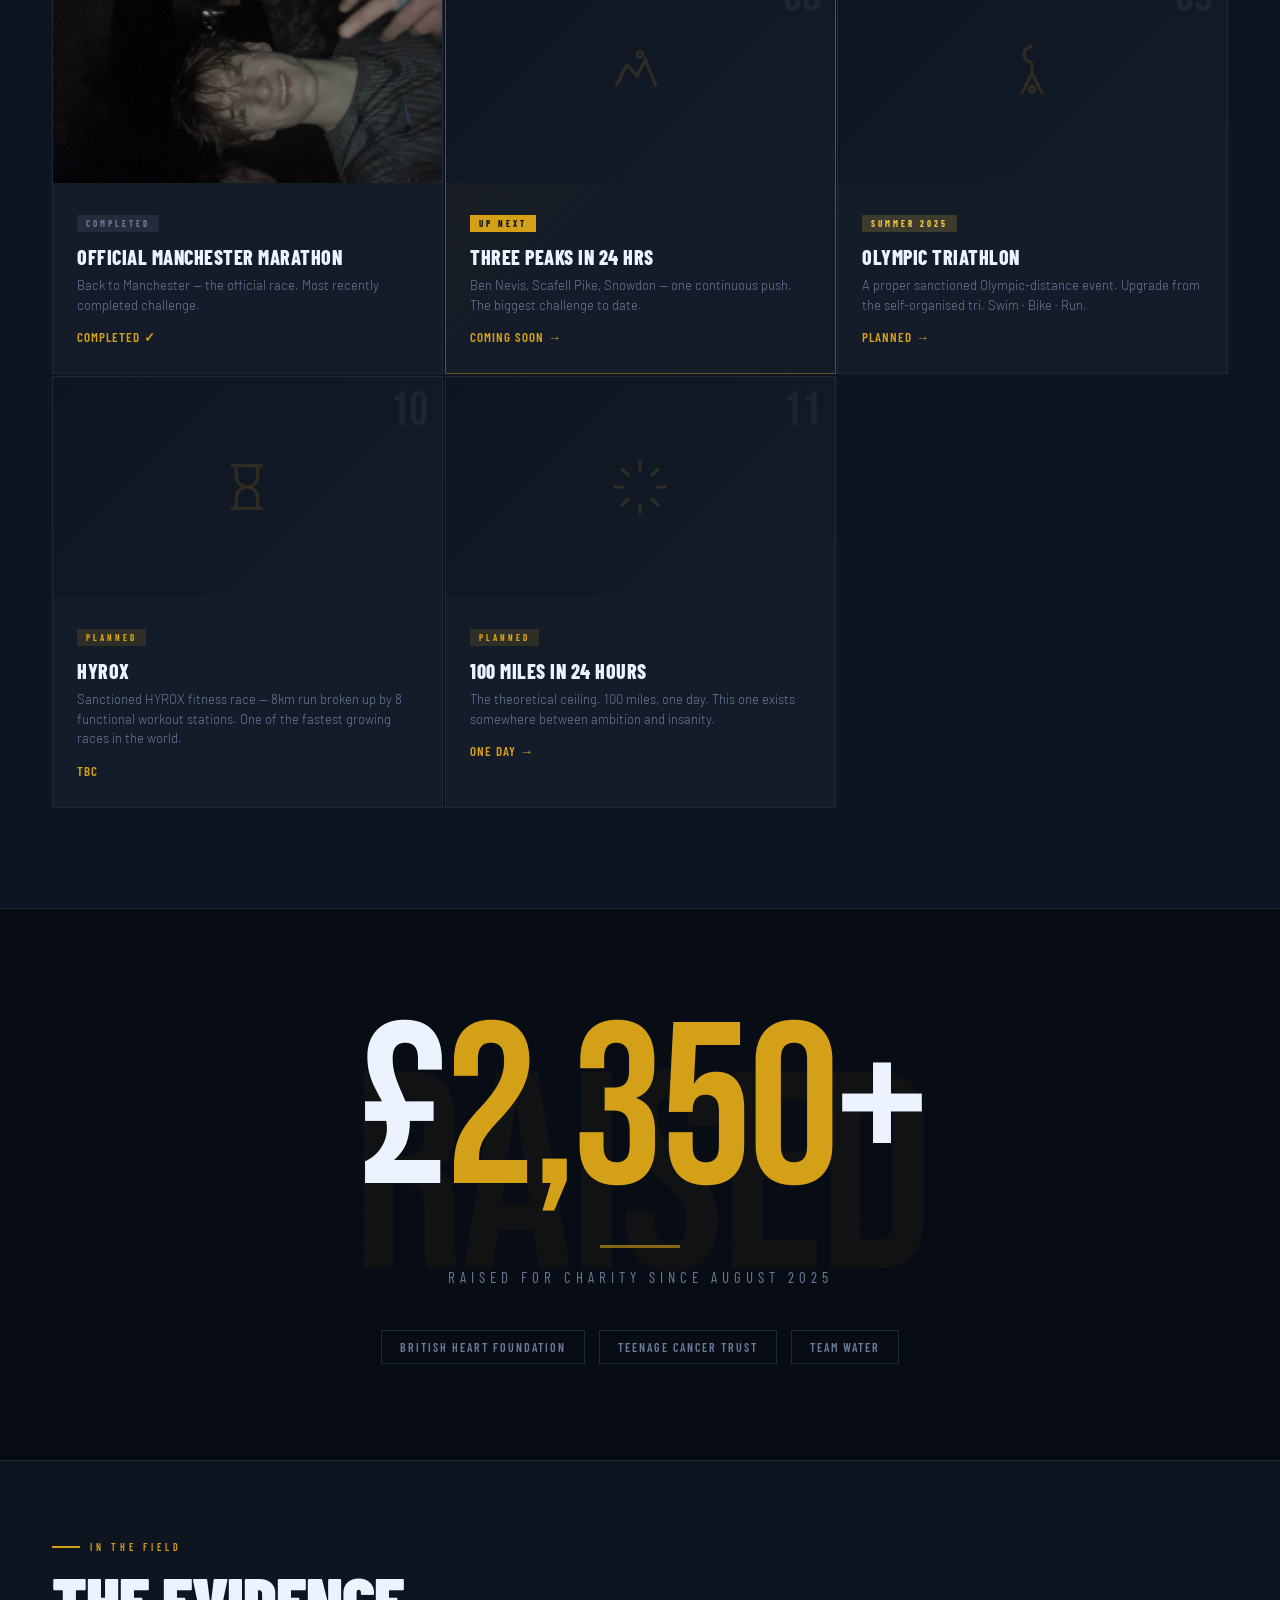
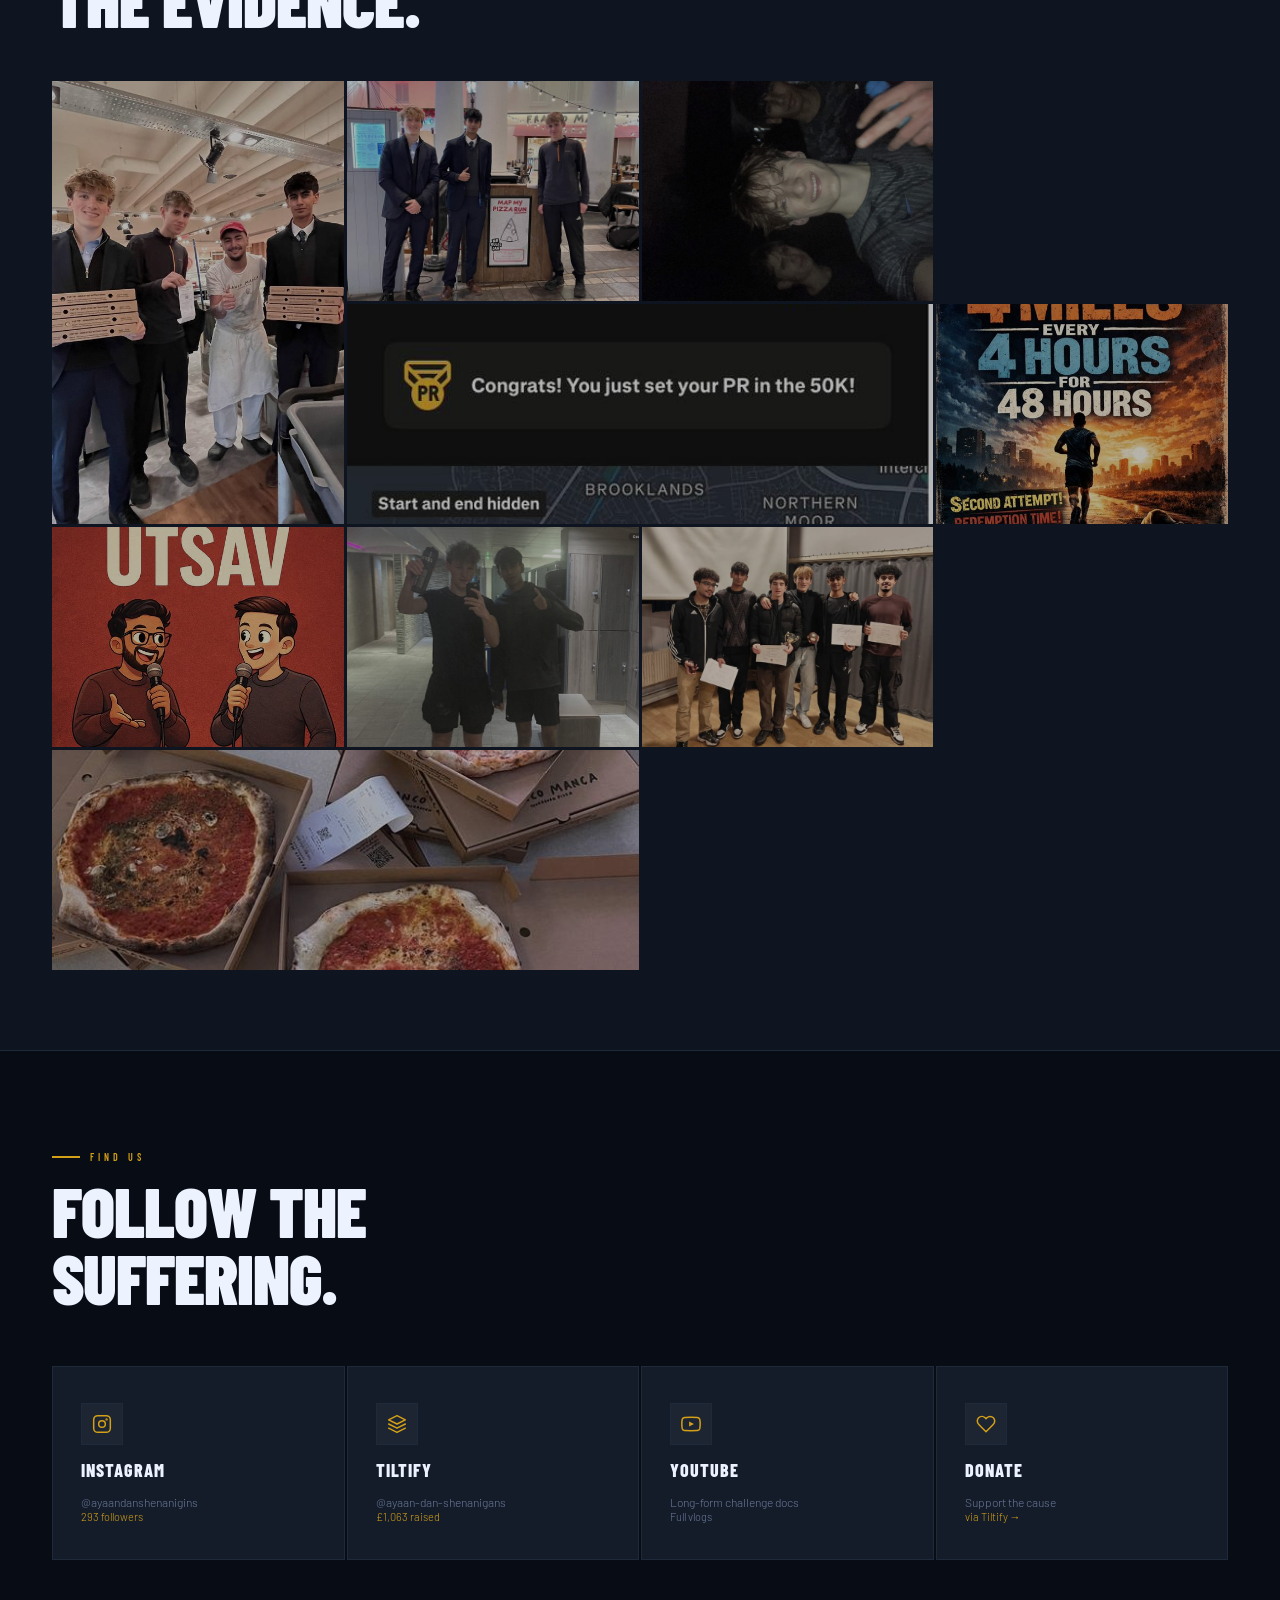
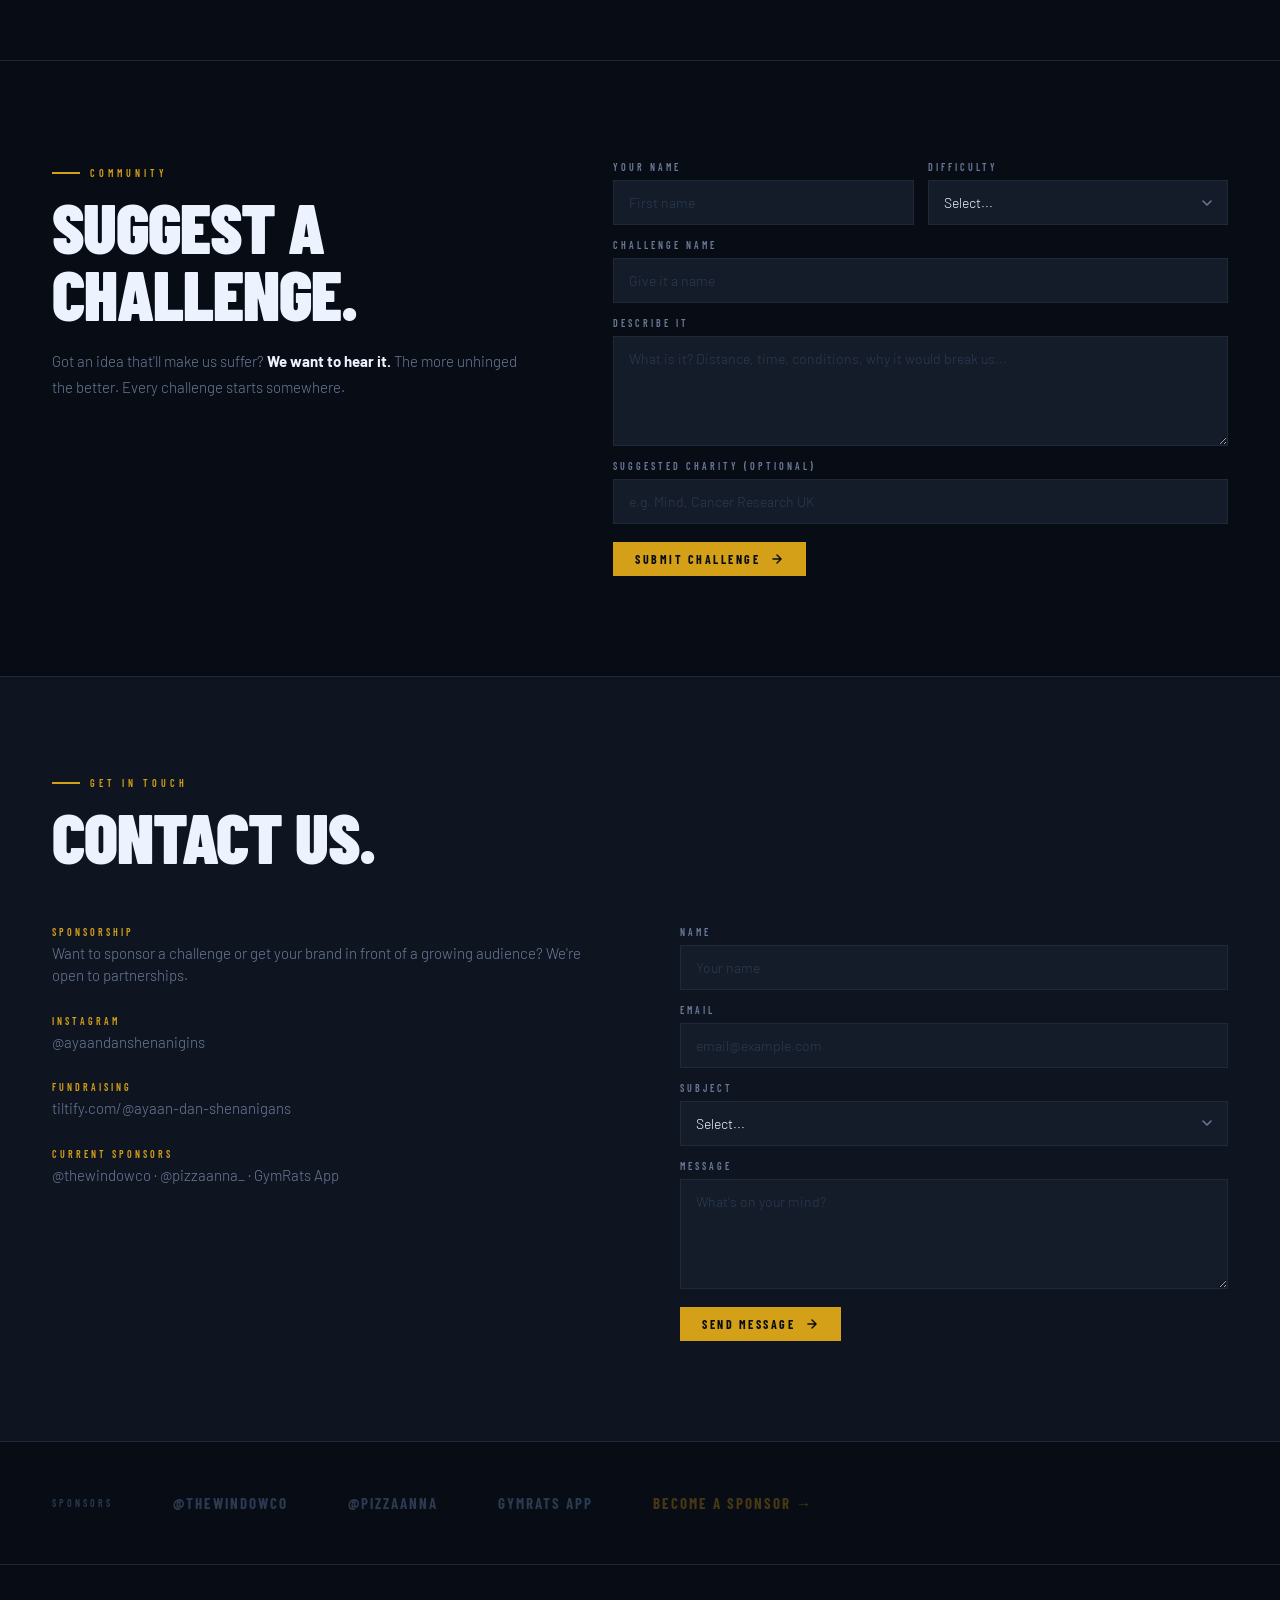
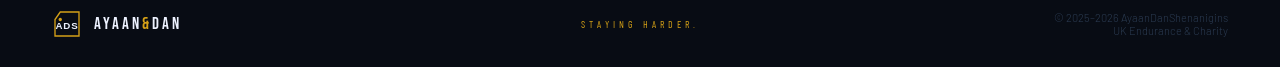
